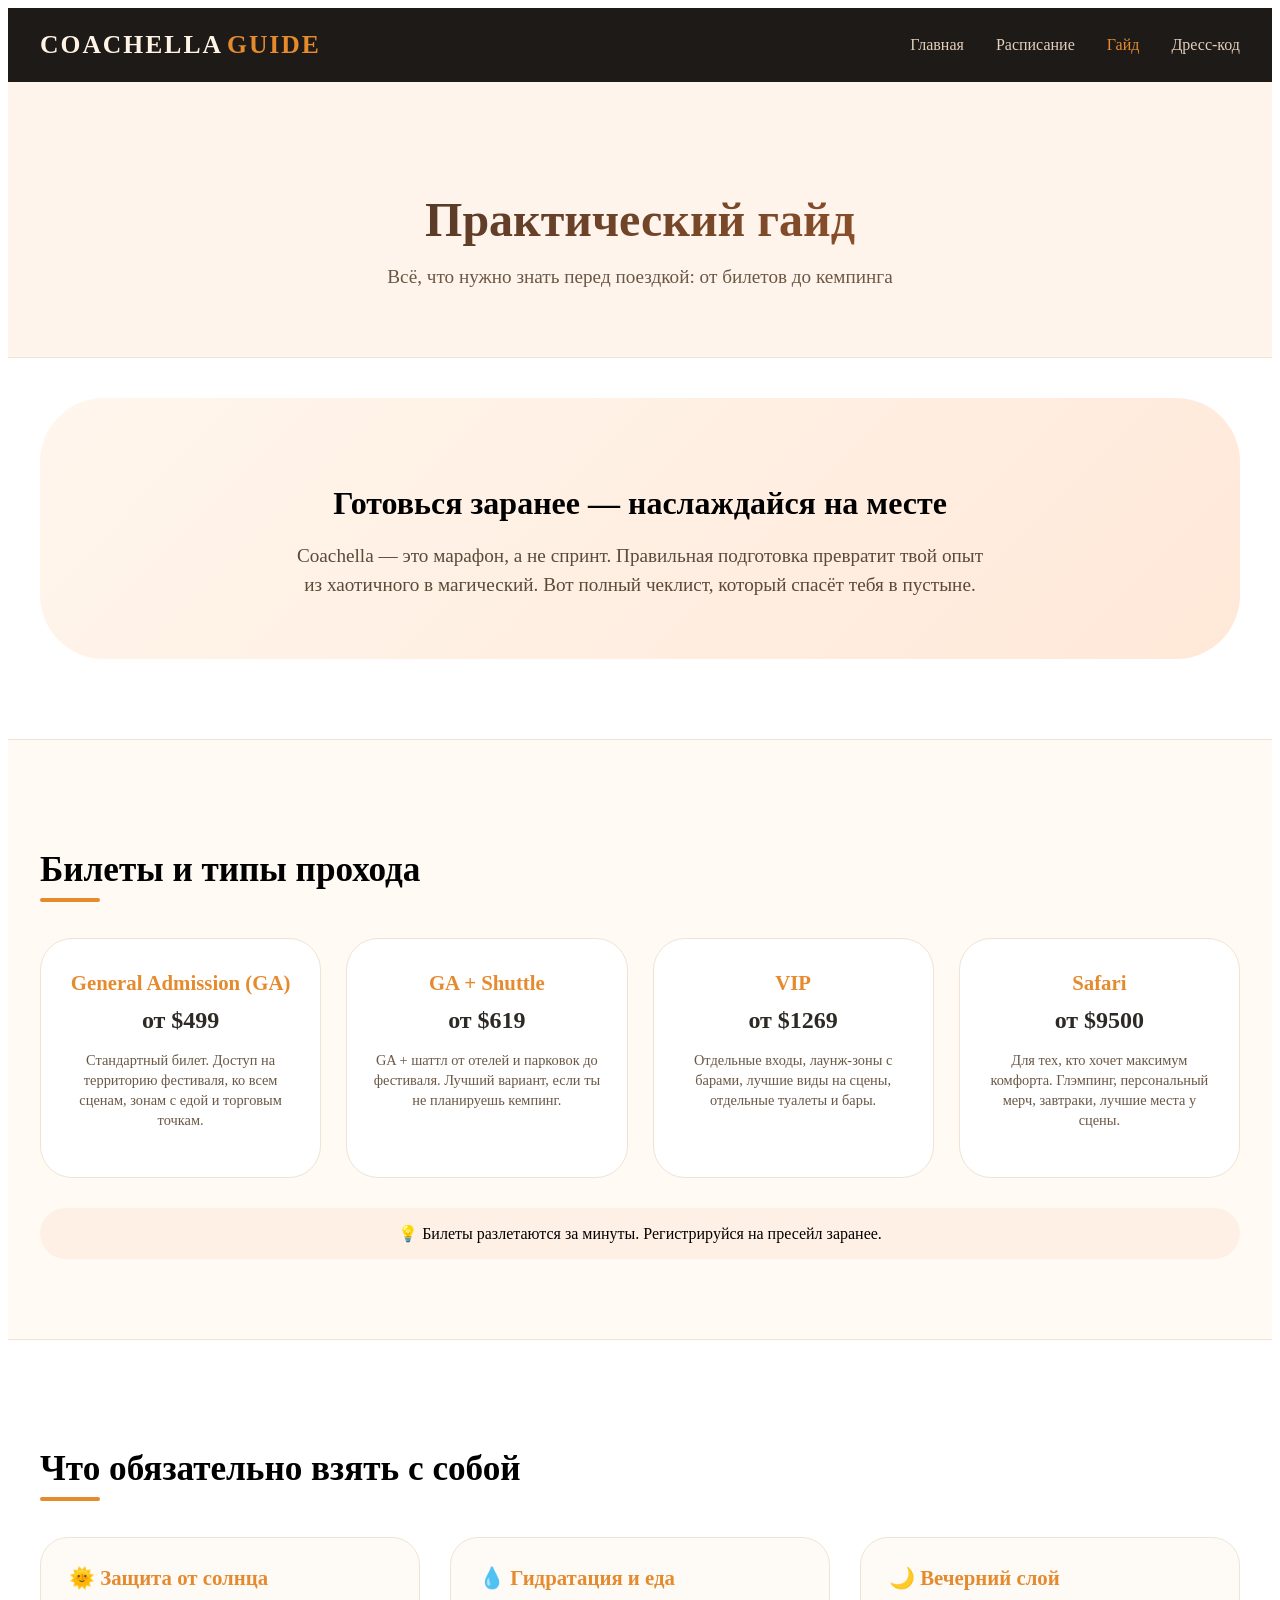
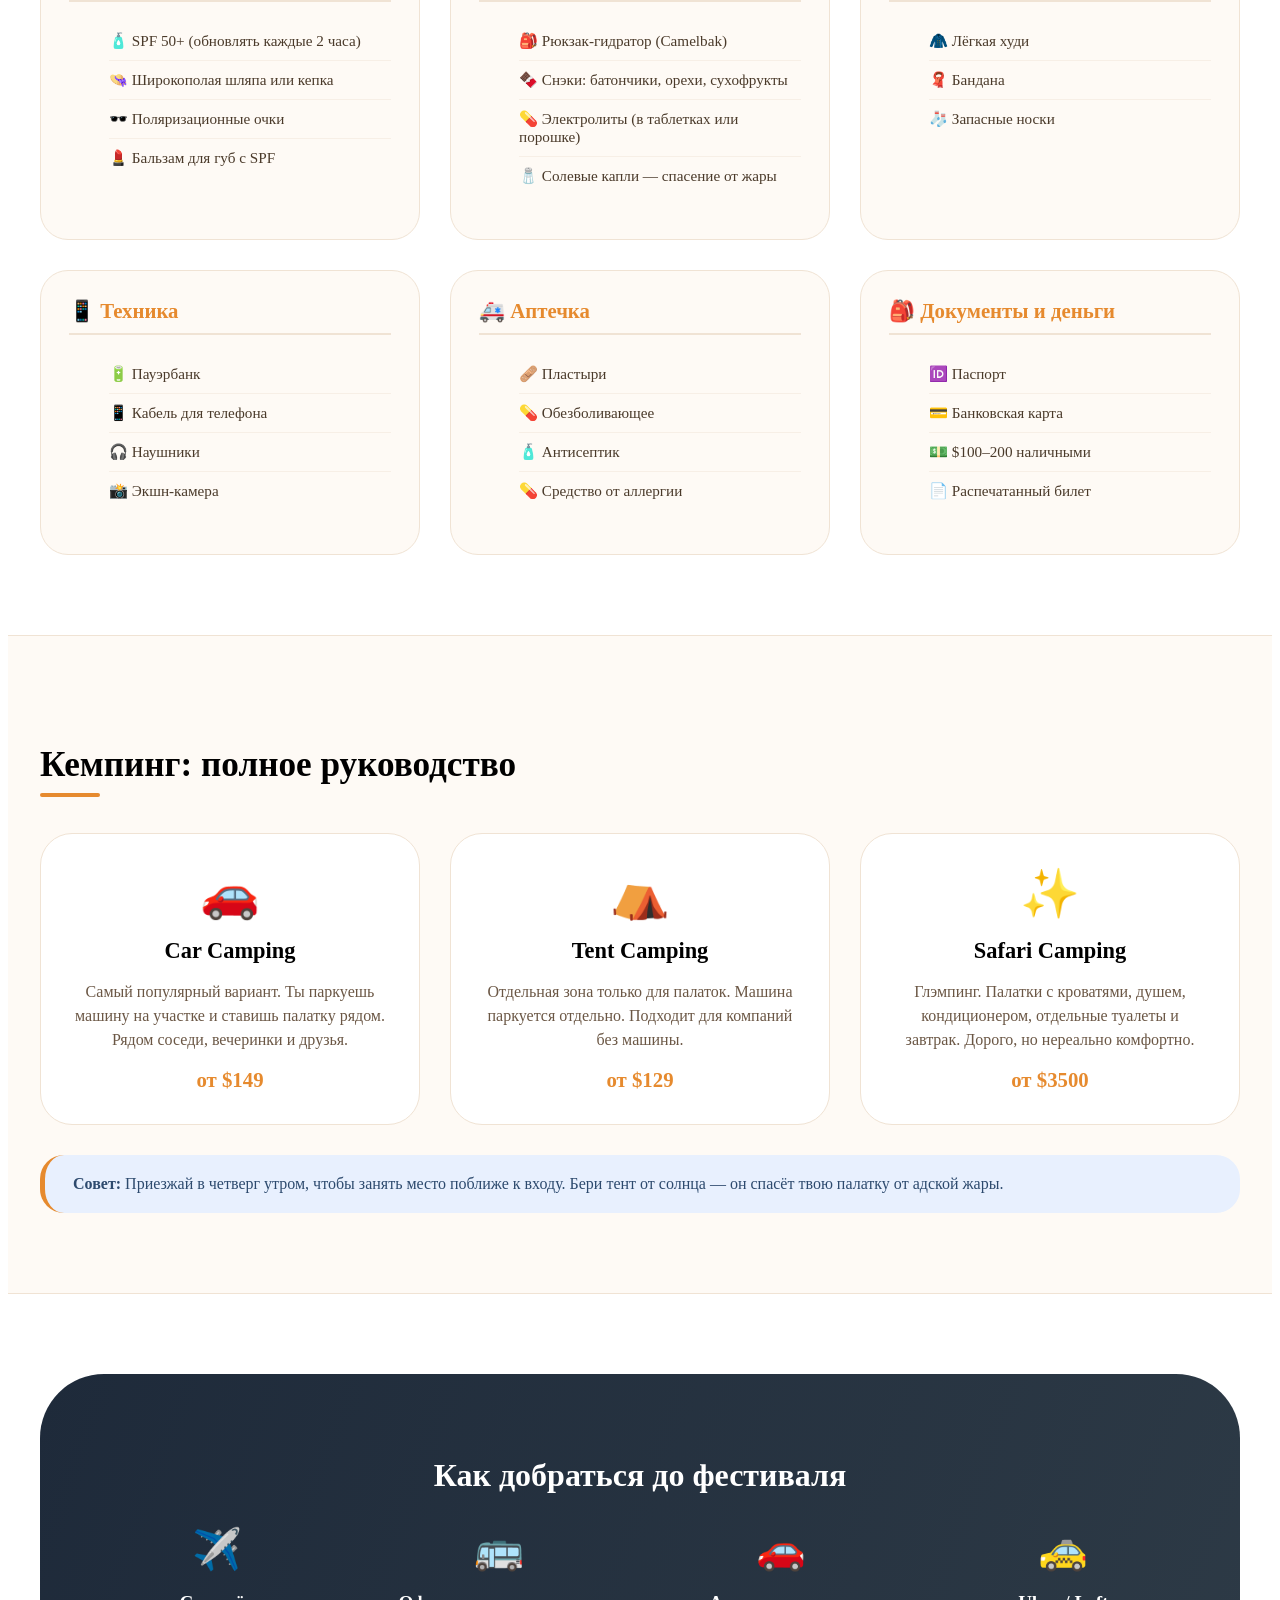
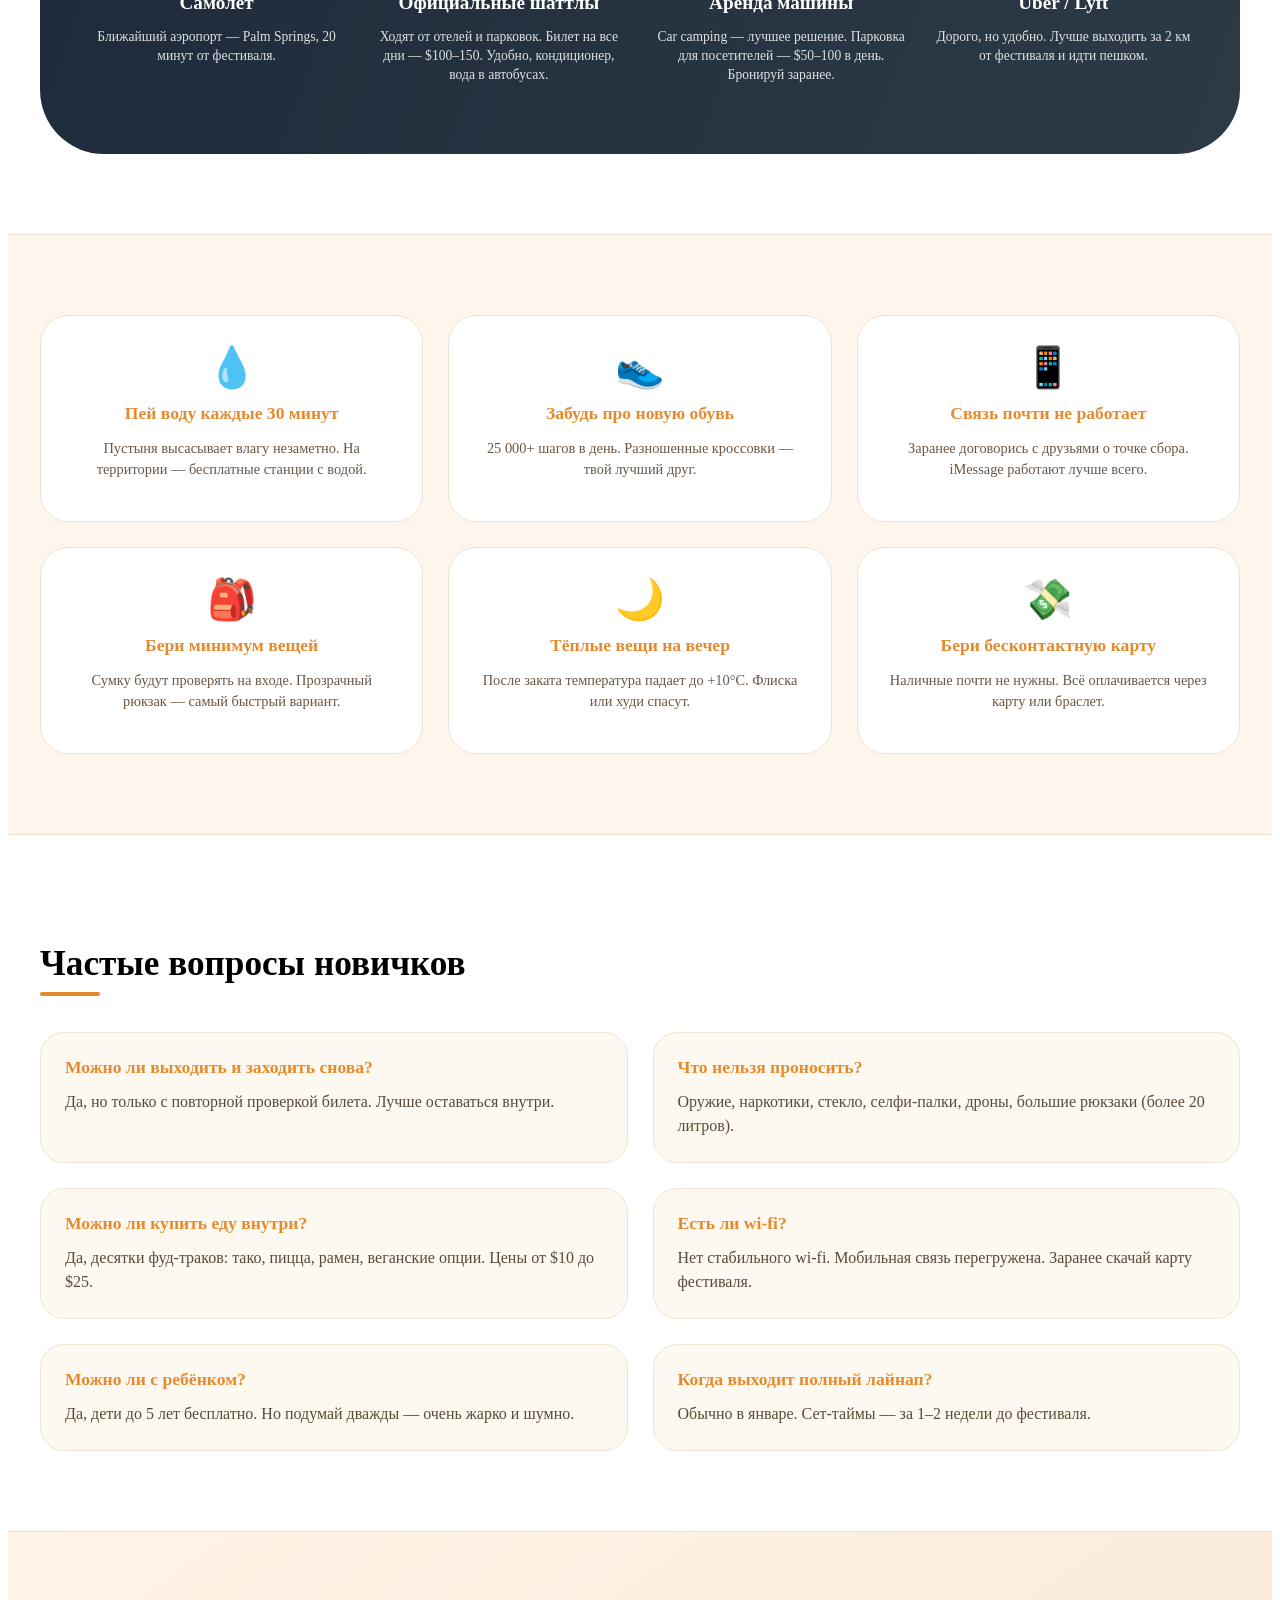
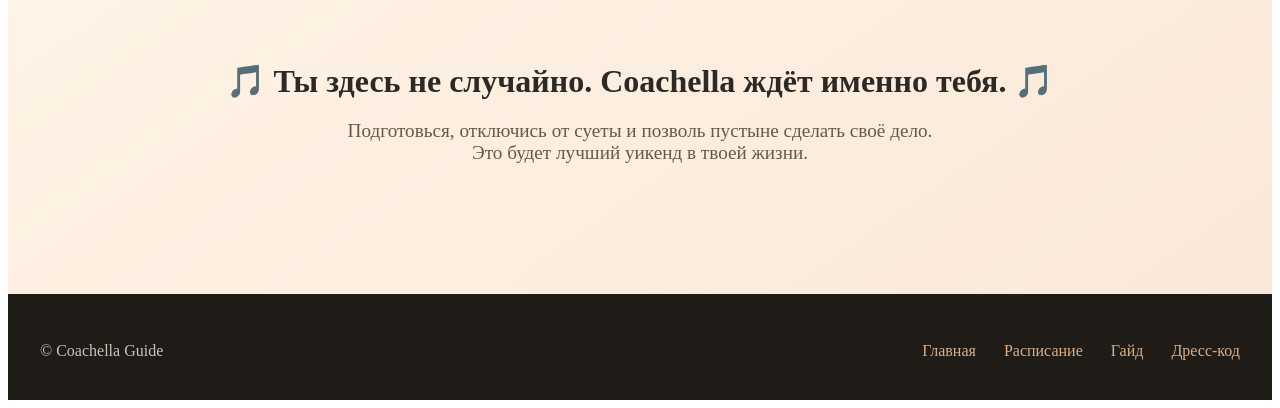
==== guide.html @ 5f2442ed "Add files via upload" ====
<!DOCTYPE html>
<html lang="ru">
<head>
    <meta charset="UTF-8">
    <meta name="viewport" content="width=device-width, initial-scale=1.0">
    <link rel="stylesheet" href="guide.css">
    <link rel="icon" type="image/jpg" href="logo.jpg">
    <title>Coachella Guide — Практический гайд</title>
</head>
<body>

<header class="header">
    <div class="container">
        <nav class="nav">
            <a href="index.html" class="logo">COACHELLA<span class="logo-accent">GUIDE</span></a>
            <div class="nav-links">
                <a href="index.html" class="nav-link">Главная</a>
                <a href="schedule.html" class="nav-link">Расписание</a>
                <a href="guide.html" class="nav-link active">Гайд</a>
                <a href="dresscode.html" class="nav-link">Дресс-код</a>
            </div>
        </nav>
    </div>
</header>

<main>
    <section class="page-hero">
        <div class="container">
            <h1 class="page-title">Практический гайд</h1>
            <p class="page-subtitle">Всё, что нужно знать перед поездкой: от билетов до кемпинга</p>
        </div>
    </section>

    <section class="guide-intro">
        <div class="container">
            <div class="guide-intro-block">
                <div class="guide-intro-icon"></div>
                <h2>Готовься заранее — наслаждайся на месте</h2>
                <p>Coachella — это марафон, а не спринт. Правильная подготовка превратит твой опыт из хаотичного в магический. Вот полный чеклист, который спасёт тебя в пустыне.</p>
            </div>
        </div>
    </section>

    <section class="tickets">
        <div class="container">
            <h2 class="section-title">Билеты и типы прохода</h2>
            <div class="tickets-grid">
                <div class="ticket-card">
                    <div class="ticket-type">General Admission (GA)</div>
                    <div class="ticket-price">от $499</div>
                    <p>Стандартный билет. Доступ на территорию фестиваля, ко всем сценам, зонам с едой и торговым точкам.</p>
                </div>
                <div class="ticket-card">
                    <div class="ticket-type">GA + Shuttle</div>
                    <div class="ticket-price">от $619</div>
                    <p>GA + шаттл от отелей и парковок до фестиваля. Лучший вариант, если ты не планируешь кемпинг.</p>
                </div>
                <div class="ticket-card">
                    <div class="ticket-type">VIP</div>
                    <div class="ticket-price">от $1269</div>
                    <p>Отдельные входы, лаунж-зоны с барами, лучшие виды на сцены, отдельные туалеты и бары.</p>
                </div>
                <div class="ticket-card">
                    <div class="ticket-type">Safari</div>
                    <div class="ticket-price">от $9500</div>
                    <p>Для тех, кто хочет максимум комфорта. Глэмпинг, персональный мерч, завтраки, лучшие места у сцены.</p>
                </div>
            </div>
            <div class="ticket-note">
                💡 Билеты разлетаются за минуты. Регистрируйся на пресейл заранее.
            </div>
        </div>
    </section>

    <section class="packing-guide">
        <div class="container">
            <h2 class="section-title">Что обязательно взять с собой</h2>
            <div class="packing-grid">
                <div class="packing-category">
                    <div class="packing-category-title">🌞 Защита от солнца</div>
                    <ul>
                        <li>🧴 SPF 50+ (обновлять каждые 2 часа)</li>
                        <li>👒 Широкополая шляпа или кепка</li>
                        <li>🕶️ Поляризационные очки</li>
                        <li>💄 Бальзам для губ с SPF</li>
                    </ul>
                </div>
                <div class="packing-category">
                    <div class="packing-category-title">💧 Гидратация и еда</div>
                    <ul>
                        <li>🎒 Рюкзак-гидратор (Camelbak)</li>
                        <li>🍫 Снэки: батончики, орехи, сухофрукты</li>
                        <li>💊 Электролиты (в таблетках или порошке)</li>
                        <li>🧂 Солевые капли — спасение от жары</li>
                    </ul>
                </div>
                <div class="packing-category">
                    <div class="packing-category-title">🌙 Вечерний слой</div>
                    <ul>
                        <li>🧥 Лёгкая худи</li>
                        <li>🧣 Бандана</li>
                        <li>🧦 Запасные носки</li>
                    </ul>
                </div>
                <div class="packing-category">
                    <div class="packing-category-title">📱 Техника</div>
                    <ul>
                        <li>🔋 Пауэрбанк</li>
                        <li>📱 Кабель для телефона</li>
                        <li>🎧 Наушники</li>
                        <li>📸 Экшн-камера</li>
                    </ul>
                </div>
                <div class="packing-category">
                    <div class="packing-category-title">🚑 Аптечка</div>
                    <ul>
                        <li>🩹 Пластыри</li>
                        <li>💊 Обезболивающее</li>
                        <li>🧴 Антисептик</li>
                        <li>💊 Средство от аллергии</li>
                    </ul>
                </div>
                <div class="packing-category">
                    <div class="packing-category-title">🎒 Документы и деньги</div>
                    <ul>
                        <li>🆔 Паспорт</li>
                        <li>💳 Банковская карта</li>
                        <li>💵 $100–200 наличными</li>
                        <li>📄 Распечатанный билет</li>
                    </ul>
                </div>
            </div>
        </div>
    </section>

    <section class="camping-guide">
        <div class="container">
            <h2 class="section-title">Кемпинг: полное руководство</h2>
            <div class="camping-grid">
                <div class="camping-card">
                    <div class="camping-icon">🚗</div>
                    <div class="camping-title">Car Camping</div>
                    <p>Самый популярный вариант. Ты паркуешь машину на участке и ставишь палатку рядом. Рядом соседи, вечеринки и друзья.</p>
                    <div class="camping-price">от $149</div>
                </div>
                <div class="camping-card">
                    <div class="camping-icon">⛺</div>
                    <div class="camping-title">Tent Camping</div>
                    <p>Отдельная зона только для палаток. Машина паркуется отдельно. Подходит для компаний без машины.</p>
                    <div class="camping-price">от $129</div>
                </div>
                <div class="camping-card">
                    <div class="camping-icon">✨</div>
                    <div class="camping-title">Safari Camping</div>
                    <p>Глэмпинг. Палатки с кроватями, душем, кондиционером, отдельные туалеты и завтрак. Дорого, но нереально комфортно.</p>
                    <div class="camping-price">от $3500</div>
                </div>
            </div>
            <div class="camping-tip">
                <strong>Совет:</strong> Приезжай в четверг утром, чтобы занять место поближе к входу. Бери тент от солнца — он спасёт твою палатку от адской жары.
            </div>
        </div>
    </section>

    <section class="transport">
        <div class="container">
            <div class="transport-block">
                <h2>Как добраться до фестиваля</h2>
                <div class="transport-grid">
                    <div class="transport-item">
                        <div class="transport-icon">✈️</div>
                        <h3>Самолёт</h3>
                        <p>Ближайший аэропорт — Palm Springs, 20 минут от фестиваля.</p>
                    </div>
                    <div class="transport-item">
                        <div class="transport-icon">🚌</div>
                        <h3>Официальные шаттлы</h3>
                        <p>Ходят от отелей и парковок. Билет на все дни — $100–150. Удобно, кондиционер, вода в автобусах.</p>
                    </div>
                    <div class="transport-item">
                        <div class="transport-icon">🚗</div>
                        <h3>Аренда машины</h3>
                        <p>Car camping — лучшее решение. Парковка для посетителей — $50–100 в день. Бронируй заранее.</p>
                    </div>
                    <div class="transport-item">
                        <div class="transport-icon">🚕</div>
                        <h3>Uber / Lyft</h3>
                        <p>Дорого, но удобно. Лучше выходить за 2 км от фестиваля и идти пешком.</p>
                    </div>
                </div>
            </div>
        </div>
    </section>

    <section class="survival-tips">
        <div class="container">
            <div class="tips-grid">
                <div class="tip-card">
                    <div class="tip-emoji">💧</div>
                    <div class="tip-title">Пей воду каждые 30 минут</div>
                    <p>Пустыня высасывает влагу незаметно. На территории — бесплатные станции с водой.</p>
                </div>
                <div class="tip-card">
                    <div class="tip-emoji">👟</div>
                    <div class="tip-title">Забудь про новую обувь</div>
                    <p>25 000+ шагов в день. Разношенные кроссовки — твой лучший друг.</p>
                </div>
                <div class="tip-card">
                    <div class="tip-emoji">📱</div>
                    <div class="tip-title">Связь почти не работает</div>
                    <p>Заранее договорись с друзьями о точке сбора. iMessage работают лучше всего.</p>
                </div>
                <div class="tip-card">
                    <div class="tip-emoji">🎒</div>
                    <div class="tip-title">Бери минимум вещей</div>
                    <p>Сумку будут проверять на входе. Прозрачный рюкзак — самый быстрый вариант.</p>
                </div>
                <div class="tip-card">
                    <div class="tip-emoji">🌙</div>
                    <div class="tip-title">Тёплые вещи на вечер</div>
                    <p>После заката температура падает до +10°C. Флиска или худи спасут.</p>
                </div>
                <div class="tip-card">
                    <div class="tip-emoji">💸</div>
                    <div class="tip-title">Бери бесконтактную карту</div>
                    <p>Наличные почти не нужны. Всё оплачивается через карту или браслет.</p>
                </div>
            </div>
        </div>
    </section>

    <section class="faq-guide">
        <div class="container">
            <h2 class="section-title">Частые вопросы новичков</h2>
            <div class="faq-grid">
                <div class="faq-item">
                    <div class="faq-q">Можно ли выходить и заходить снова?</div>
                    <div class="faq-a">Да, но только с повторной проверкой билета. Лучше оставаться внутри.</div>
                </div>
                <div class="faq-item">
                    <div class="faq-q">Что нельзя проносить?</div>
                    <div class="faq-a">Оружие, наркотики, стекло, селфи-палки, дроны, большие рюкзаки (более 20 литров).</div>
                </div>
                <div class="faq-item">
                    <div class="faq-q">Можно ли купить еду внутри?</div>
                    <div class="faq-a">Да, десятки фуд-траков: тако, пицца, рамен, веганские опции. Цены от $10 до $25.</div>
                </div>
                <div class="faq-item">
                    <div class="faq-q">Есть ли wi-fi?</div>
                    <div class="faq-a">Нет стабильного wi-fi. Мобильная связь перегружена. Заранее скачай карту фестиваля.</div>
                </div>
                <div class="faq-item">
                    <div class="faq-q">Можно ли с ребёнком?</div>
                    <div class="faq-a">Да, дети до 5 лет бесплатно. Но подумай дважды — очень жарко и шумно.</div>
                </div>
                <div class="faq-item">
                    <div class="faq-q">Когда выходит полный лайнап?</div>
                    <div class="faq-a">Обычно в январе. Сет-таймы — за 1–2 недели до фестиваля.</div>
                </div>
            </div>
        </div>
    </section>

    <section class="final-motivation">
        <div class="container">
            <div class="motivation-block">
                <div class="motivation-quote">🎵 Ты здесь не случайно. Coachella ждёт именно тебя. 🎵</div>
                <div class="motivation-text">Подготовься, отключись от суеты и позволь пустыне сделать своё дело. Это будет лучший уикенд в твоей жизни.</div>
            </div>
        </div>
    </section>
</main>

<footer class="footer">
    <div class="container">
        <div class="footer-content">
            <div>© Coachella Guide</div>
            <div class="footer-links">
                <a href="index.html">Главная</a>
                <a href="schedule.html">Расписание</a>
                <a href="guide.html">Гайд</a>
                <a href="dresscode.html">Дресс-код</a>
            </div>
        </div>
    </div>
</footer>

</body>
</html>
---- guide.css ----
html {
    scroll-behavior: smooth;
}

.body {
    background-color: #fef9f0;
    font-family: 'Inter', sans-serif;
    color: #1e1a17;
    line-height: 1.4;
}

.container {
    max-width: 1280px;
    margin: 0 auto;
    padding: 0 32px;
}

.header {
    background: #1e1a17;
    position: sticky;
    top: 0;
    z-index: 100;
    padding: 20px 0;
}

.nav {
    display: flex;
    justify-content: space-between;
    align-items: center;
    flex-wrap: wrap;
    gap: 20px;
}

.logo {
    font-size: 1.6rem;
    font-weight: 800;
    letter-spacing: 2px;
    text-decoration: none;
    color: #fef3e4;
}

.logo-accent {
    color: #e68a2e;
    margin-left: 4px;
}

.nav-links {
    display: flex;
    gap: 32px;
}

.nav-link {
    text-decoration: none;
    color: #e2cfbc;
    font-weight: 500;
    transition: color 0.2s;
    padding: 8px 0;
}

.nav-link:hover,
.nav-link.active {
    color: #e68a2e;
}

.page-hero {
    padding: 70px 0 50px;
    background: #fff4ec;
    text-align: center;
}

.page-title {
    font-size: 3rem;
    font-weight: 800;
    background: linear-gradient(135deg, #2d2a26, #b45f2b);
    background-clip: text;
    -webkit-background-clip: text;
    color: transparent;
    margin-bottom: 16px;
}

.page-subtitle {
    font-size: 1.2rem;
    color: #6b5745;
}

.section-title {
    font-size: 2.2rem;
    font-weight: 700;
    margin-bottom: 48px;
    position: relative;
    display: inline-block;
}

.section-title:after {
    content: '';
    position: absolute;
    bottom: -12px;
    left: 0;
    width: 60px;
    height: 4px;
    background: #e68a2e;
    border-radius: 4px;
}

section {
    padding: 80px 0;
    border-bottom: 1px solid #f0e3d4;
}

.guide-intro {
    padding-top: 40px;
}

.guide-intro-block {
    text-align: center;
    background: linear-gradient(135deg, #fff6ed 0%, #ffe8d8 100%);
    border-radius: 64px;
    padding: 60px 40px;
}

.guide-intro-icon {
    font-size: 4rem;
    margin-bottom: 20px;
}

.guide-intro-block h2 {
    font-size: 2rem;
    font-weight: 700;
    margin-bottom: 20px;
}

.guide-intro-block p {
    font-size: 1.2rem;
    color: #5a4a3a;
    max-width: 700px;
    margin: 0 auto;
    line-height: 1.5;
}

.tickets {
    background: #fffaf4;
}

.tickets-grid {
    display: grid;
    grid-template-columns: repeat(4, 1fr);
    gap: 25px;
    margin-bottom: 30px;
}

.ticket-card {
    background: white;
    border-radius: 32px;
    padding: 32px 24px;
    text-align: center;
    transition: transform 0.2s;
    border: 1px solid #f0e3d4;
}

.ticket-card:hover {
    transform: translateY(-6px);
    box-shadow: 0 20px 30px -12px rgba(0,0,0,0.08);
}

.ticket-type {
    font-size: 1.3rem;
    font-weight: 800;
    color: #e68a2e;
    margin-bottom: 12px;
}

.ticket-price {
    font-size: 1.5rem;
    font-weight: 700;
    margin-bottom: 16px;
    color: #2d2a26;
}

.ticket-card p {
    color: #6b5745;
    font-size: 0.9rem;
    line-height: 1.4;
}

.ticket-note {
    background: #fff0e6;
    border-radius: 60px;
    padding: 16px 24px;
    text-align: center;
    font-weight: 500;
}

.packing-guide {
    background: #fff;
}

.packing-grid {
    display: grid;
    grid-template-columns: repeat(3, 1fr);
    gap: 30px;
}

.packing-category {
    background: #fefaf5;
    border-radius: 28px;
    padding: 28px;
    border: 1px solid #f0e3d4;
    transition: transform 0.2s;
}

.packing-category:hover {
    transform: translateY(-4px);
    box-shadow: 0 10px 25px -10px rgba(0,0,0,0.05);
}

.packing-category-title {
    font-size: 1.3rem;
    font-weight: 700;
    margin-bottom: 20px;
    color: #e68a2e;
    border-bottom: 2px solid #f0e3d4;
    padding-bottom: 10px;
}

.packing-category ul {
    list-style: none;
}

.packing-category ul li {
    padding: 10px 0;
    color: #4a3a2a;
    border-bottom: 1px solid #f7efe6;
    font-size: 0.95rem;
}

.packing-category ul li:last-child {
    border-bottom: none;
}

.camping-guide {
    background: #fefaf5;
}

.camping-grid {
    display: grid;
    grid-template-columns: repeat(3, 1fr);
    gap: 30px;
    margin-bottom: 30px;
}

.camping-card {
    background: white;
    border-radius: 32px;
    padding: 32px;
    text-align: center;
    transition: transform 0.2s;
    border: 1px solid #f0e3d4;
}

.camping-card:hover {
    transform: translateY(-6px);
    box-shadow: 0 20px 30px -12px rgba(0,0,0,0.08);
}

.camping-icon {
    font-size: 3rem;
    margin-bottom: 16px;
}

.camping-title {
    font-size: 1.4rem;
    font-weight: 700;
    margin-bottom: 12px;
}

.camping-card p {
    color: #6b5745;
    margin-bottom: 16px;
    line-height: 1.5;
}

.camping-price {
    font-size: 1.3rem;
    font-weight: 800;
    color: #e68a2e;
}

.camping-tip {
    background: #e8f0fe;
    border-radius: 24px;
    padding: 20px 28px;
    border-left: 5px solid #e68a2e;
    font-size: 1rem;
    color: #2d4a6e;
}

.transport {
    background: #fff;
}

.transport-block {
    background: linear-gradient(110deg, #1e2a3a 0%, #2d3a46 100%);
    border-radius: 64px;
    padding: 56px 48px;
    color: #fff;
}

.transport-block h2 {
    font-size: 2rem;
    margin-bottom: 32px;
    text-align: center;
}

.transport-grid {
    display: grid;
    grid-template-columns: repeat(4, 1fr);
    gap: 25px;
}

.transport-item {
    text-align: center;
}

.transport-icon {
    font-size: 2.5rem;
    margin-bottom: 12px;
}

.transport-item h3 {
    font-size: 1.2rem;
    margin-bottom: 8px;
}

.transport-item p {
    font-size: 0.85rem;
    opacity: 0.85;
    line-height: 1.4;
}

.survival-tips {
    background: #fef6ed;
}

.tips-grid {
    display: grid;
    grid-template-columns: repeat(3, 1fr);
    gap: 25px;
}

.tip-card {
    background: white;
    border-radius: 28px;
    padding: 28px;
    text-align: center;
    transition: transform 0.2s;
    border: 1px solid #f0e3d4;
}

.tip-card:hover {
    transform: translateY(-4px);
    box-shadow: 0 10px 25px -10px rgba(0,0,0,0.08);
}

.tip-emoji {
    font-size: 2.5rem;
    margin-bottom: 12px;
}

.tip-title {
    font-size: 1.1rem;
    font-weight: 700;
    margin-bottom: 8px;
    color: #e68a2e;
}

.tip-card p {
    font-size: 0.9rem;
    color: #6b5745;
    line-height: 1.4;
}

.faq-guide {
    background: #fff;
}

.faq-grid {
    display: grid;
    grid-template-columns: repeat(2, 1fr);
    gap: 25px;
}

.faq-item {
    background: #fef9f0;
    border-radius: 24px;
    padding: 24px;
    transition: all 0.2s;
    border: 1px solid #f0e3d4;
}

.faq-item:hover {
    background: #fff4e6;
    border-color: #e68a2e;
}

.faq-q {
    font-weight: 700;
    font-size: 1.1rem;
    margin-bottom: 12px;
    color: #e68a2e;
}

.faq-a {
    color: #5a4a3a;
    line-height: 1.5;
}

.final-motivation {
    background: linear-gradient(145deg, #fff4e6 0%, #fae8d8 100%);
    border-bottom: none;
}

.motivation-block {
    text-align: center;
    padding: 50px 20px;
}

.motivation-quote {
    font-size: 2rem;
    font-weight: 700;
    margin-bottom: 20px;
    color: #2d2a26;
}

.motivation-text {
    font-size: 1.2rem;
    color: #6b5745;
    max-width: 600px;
    margin: 0 auto;
}

.footer {
    background: #1f1b17;
    color: #ccc3ba;
    padding: 48px 0 40px;
}

.footer-content {
    display: flex;
    justify-content: space-between;
    align-items: center;
    flex-wrap: wrap;
    gap: 20px;
}

.footer-links {
    display: flex;
    gap: 28px;
}

.footer-links a {
    color: #dcae86;
    text-decoration: none;
    transition: color 0.2s;
}

.footer-links a:hover {
    color: #fff0e0;
}

@media (max-width: 1100px) {
    .tickets-grid,
    .packing-grid,
    .camping-grid,
    .transport-grid,
    .tips-grid {
        grid-template-columns: repeat(2, 1fr);
        gap: 25px;
    }
}

@media (max-width: 900px) {
    .page-title {
        font-size: 2.2rem;
    }

    .section-title {
        font-size: 1.8rem;
    }

    .container {
        padding: 0 24px;
    }

    .guide-intro-block h2 {
        font-size: 1.6rem;
    }

    .guide-intro-block p {
        font-size: 1rem;
    }

    .transport-block {
        padding: 40px 30px;
    }

    .transport-block h2 {
        font-size: 1.6rem;
    }

    .motivation-quote {
        font-size: 1.4rem;
    }
}

@media (max-width: 700px) {
    .nav {
        flex-direction: column;
        text-align: center;
    }

    .nav-links {
        gap: 20px;
        flex-wrap: wrap;
        justify-content: center;
    }

    .tickets-grid,
    .packing-grid,
    .camping-grid,
    .transport-grid,
    .tips-grid,
    .faq-grid {
        grid-template-columns: 1fr;
    }

    .page-hero {
        padding: 50px 0 30px;
    }

    section {
        padding: 50px 0;
    }

    .section-title {
        font-size: 1.6rem;
        margin-bottom: 32px;
    }

    .guide-intro-block {
        padding: 40px 24px;
    }

    .guide-intro-block h2 {
        font-size: 1.4rem;
    }

    .ticket-card {
        padding: 24px 20px;
    }

    .packing-category {
        padding: 22px;
    }

    .camping-card {
        padding: 24px;
    }

    .transport-block {
        padding: 30px 20px;
    }

    .transport-grid {
        gap: 20px;
    }

    .tip-card {
        padding: 20px;
    }

    .faq-item {
        padding: 18px;
    }

    .motivation-quote {
        font-size: 1.2rem;
    }

    .motivation-text {
        font-size: 1rem;
    }

    .footer-content {
        flex-direction: column;
        text-align: center;
    }

    .footer-links {
        justify-content: center;
        flex-wrap: wrap;
    }
}

@media (max-width: 480px) {
    .container {
        padding: 0 16px;
    }

    .page-title {
        font-size: 1.8rem;
    }

    .page-subtitle {
        font-size: 1rem;
    }

    .section-title {
        font-size: 1.4rem;
    }

    .ticket-type {
        font-size: 1.1rem;
    }

    .ticket-price {
        font-size: 1.2rem;
    }

    .packing-category-title {
        font-size: 1.1rem;
    }

    .camping-title {
        font-size: 1.2rem;
    }

    .transport-item h3 {
        font-size: 1rem;
    }
}
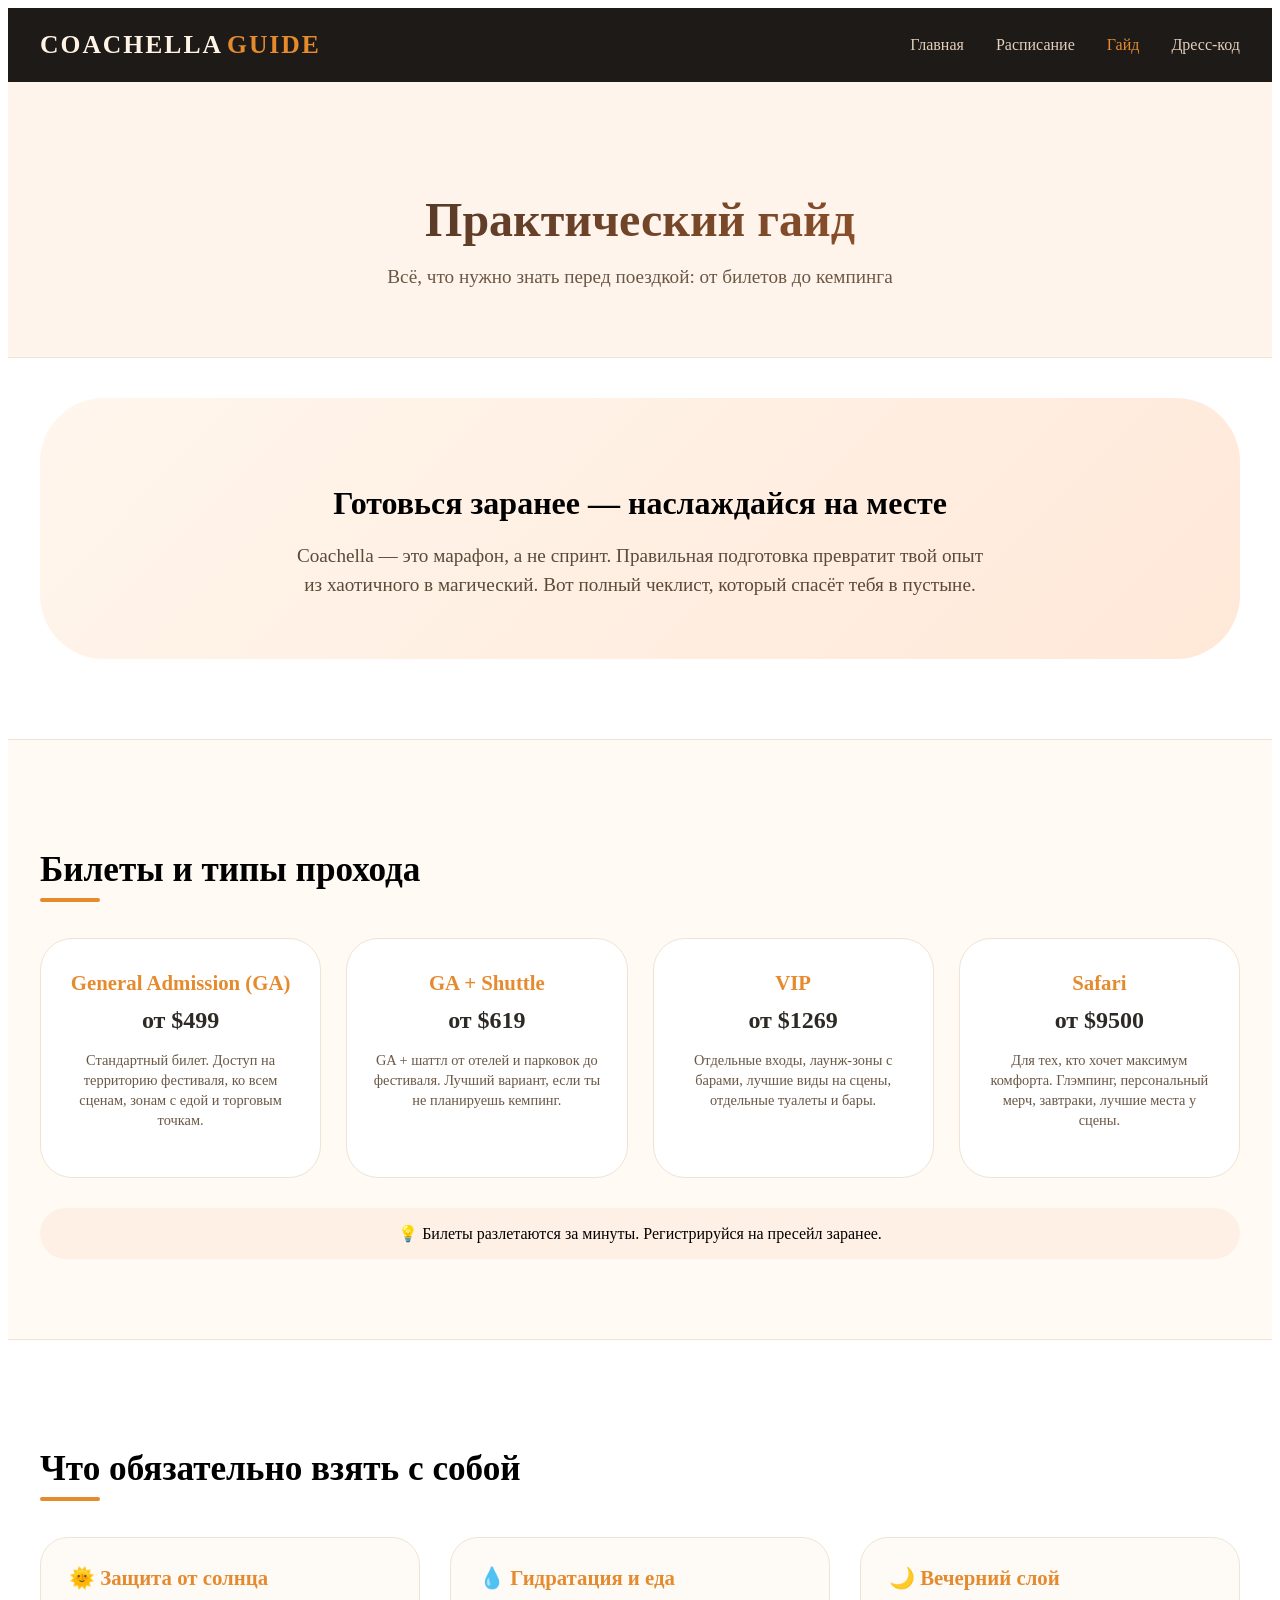
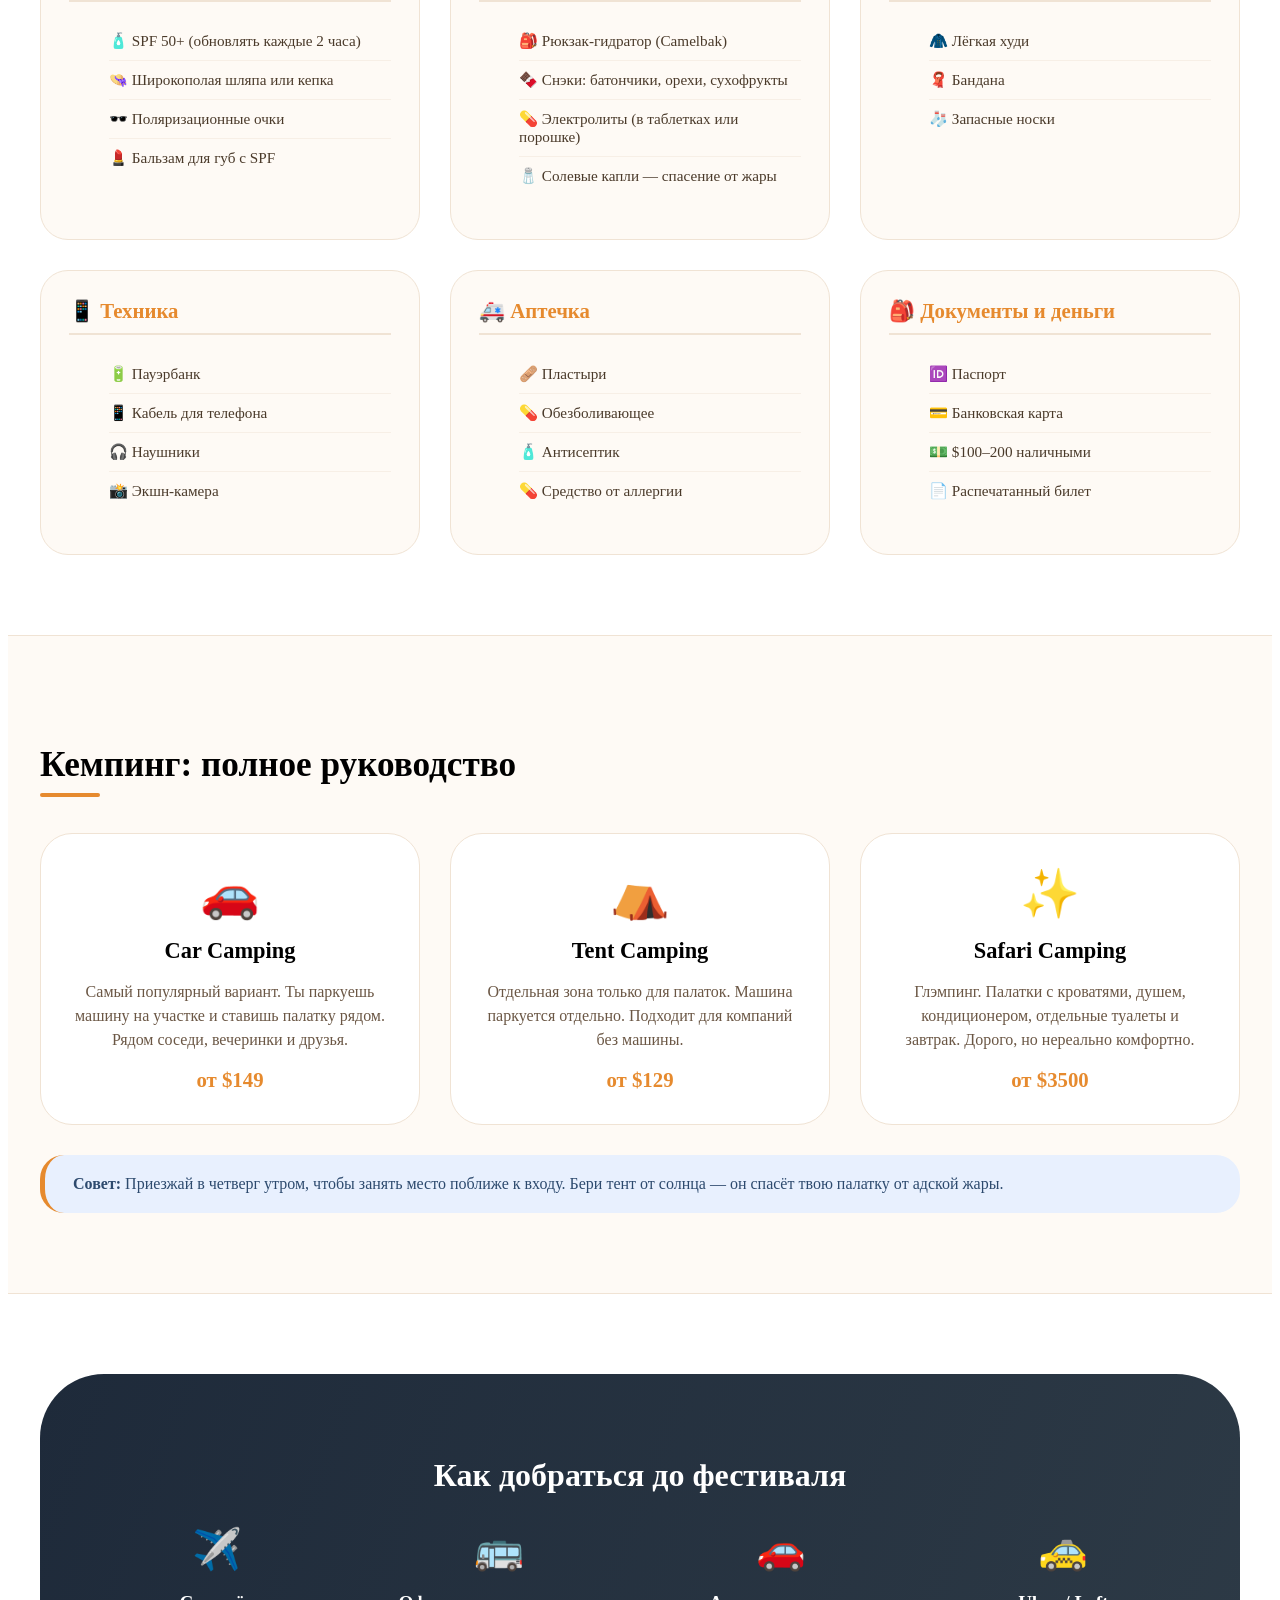
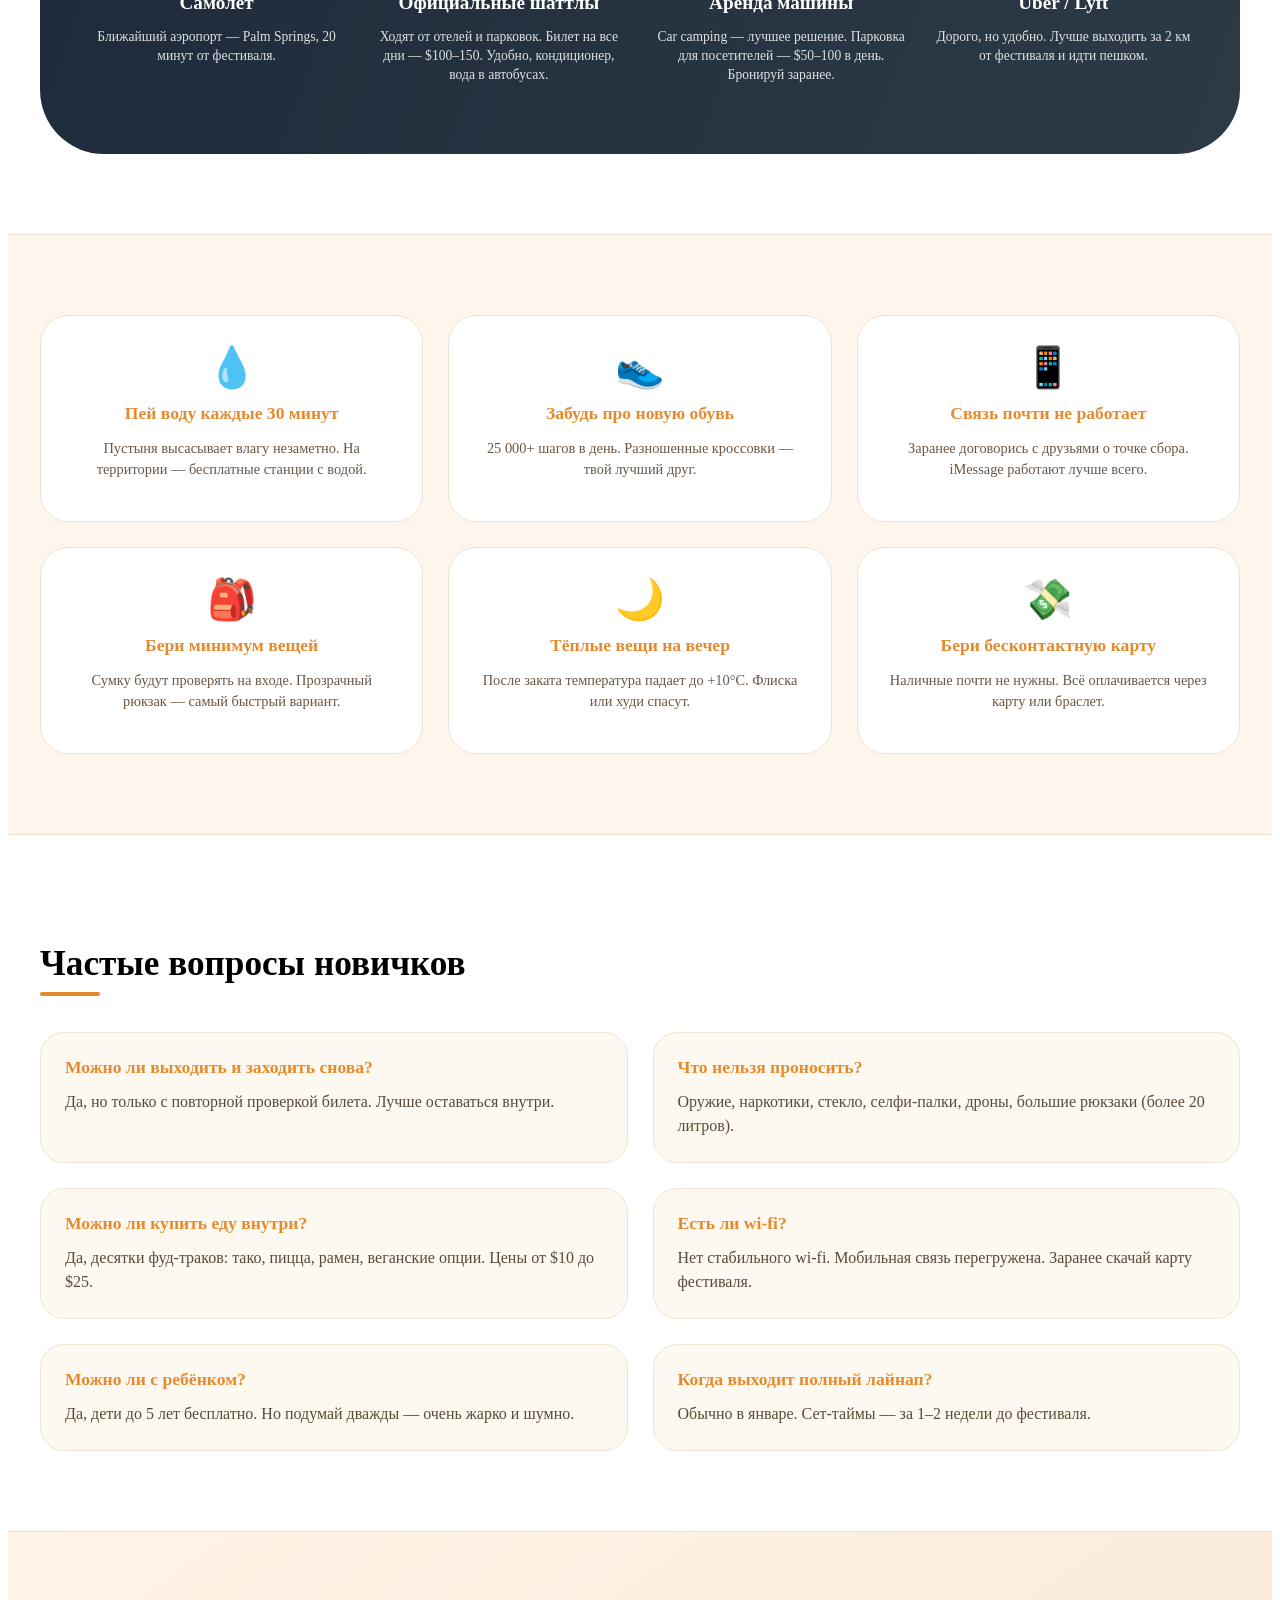
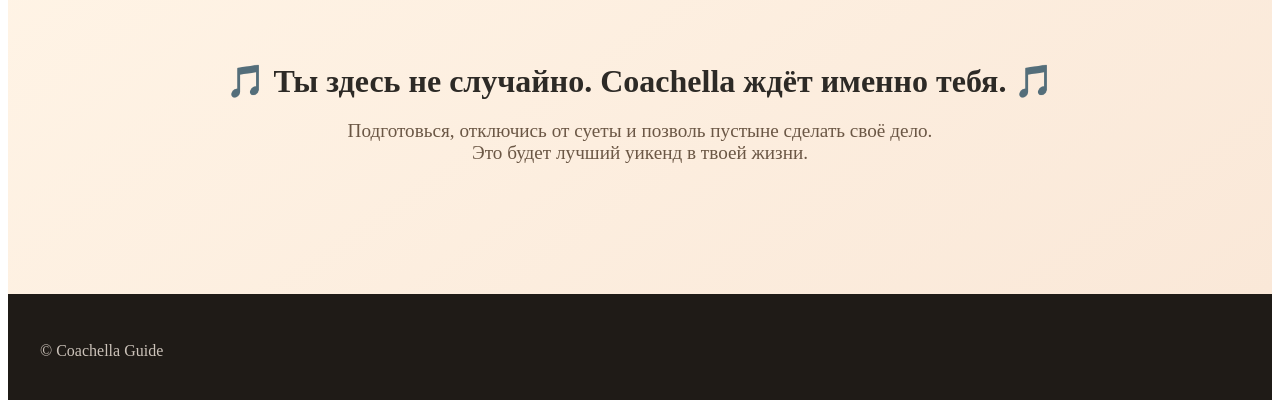
==== commit 59310da3: "Update guide.html" ====
--- a/guide.html
+++ b/guide.html
@@ -275,15 +275,9 @@
     <div class="container">
         <div class="footer-content">
             <div>© Coachella Guide</div>
-            <div class="footer-links">
-                <a href="index.html">Главная</a>
-                <a href="schedule.html">Расписание</a>
-                <a href="guide.html">Гайд</a>
-                <a href="dresscode.html">Дресс-код</a>
-            </div>
         </div>
     </div>
 </footer>
 
 </body>
-</html>+</html>
